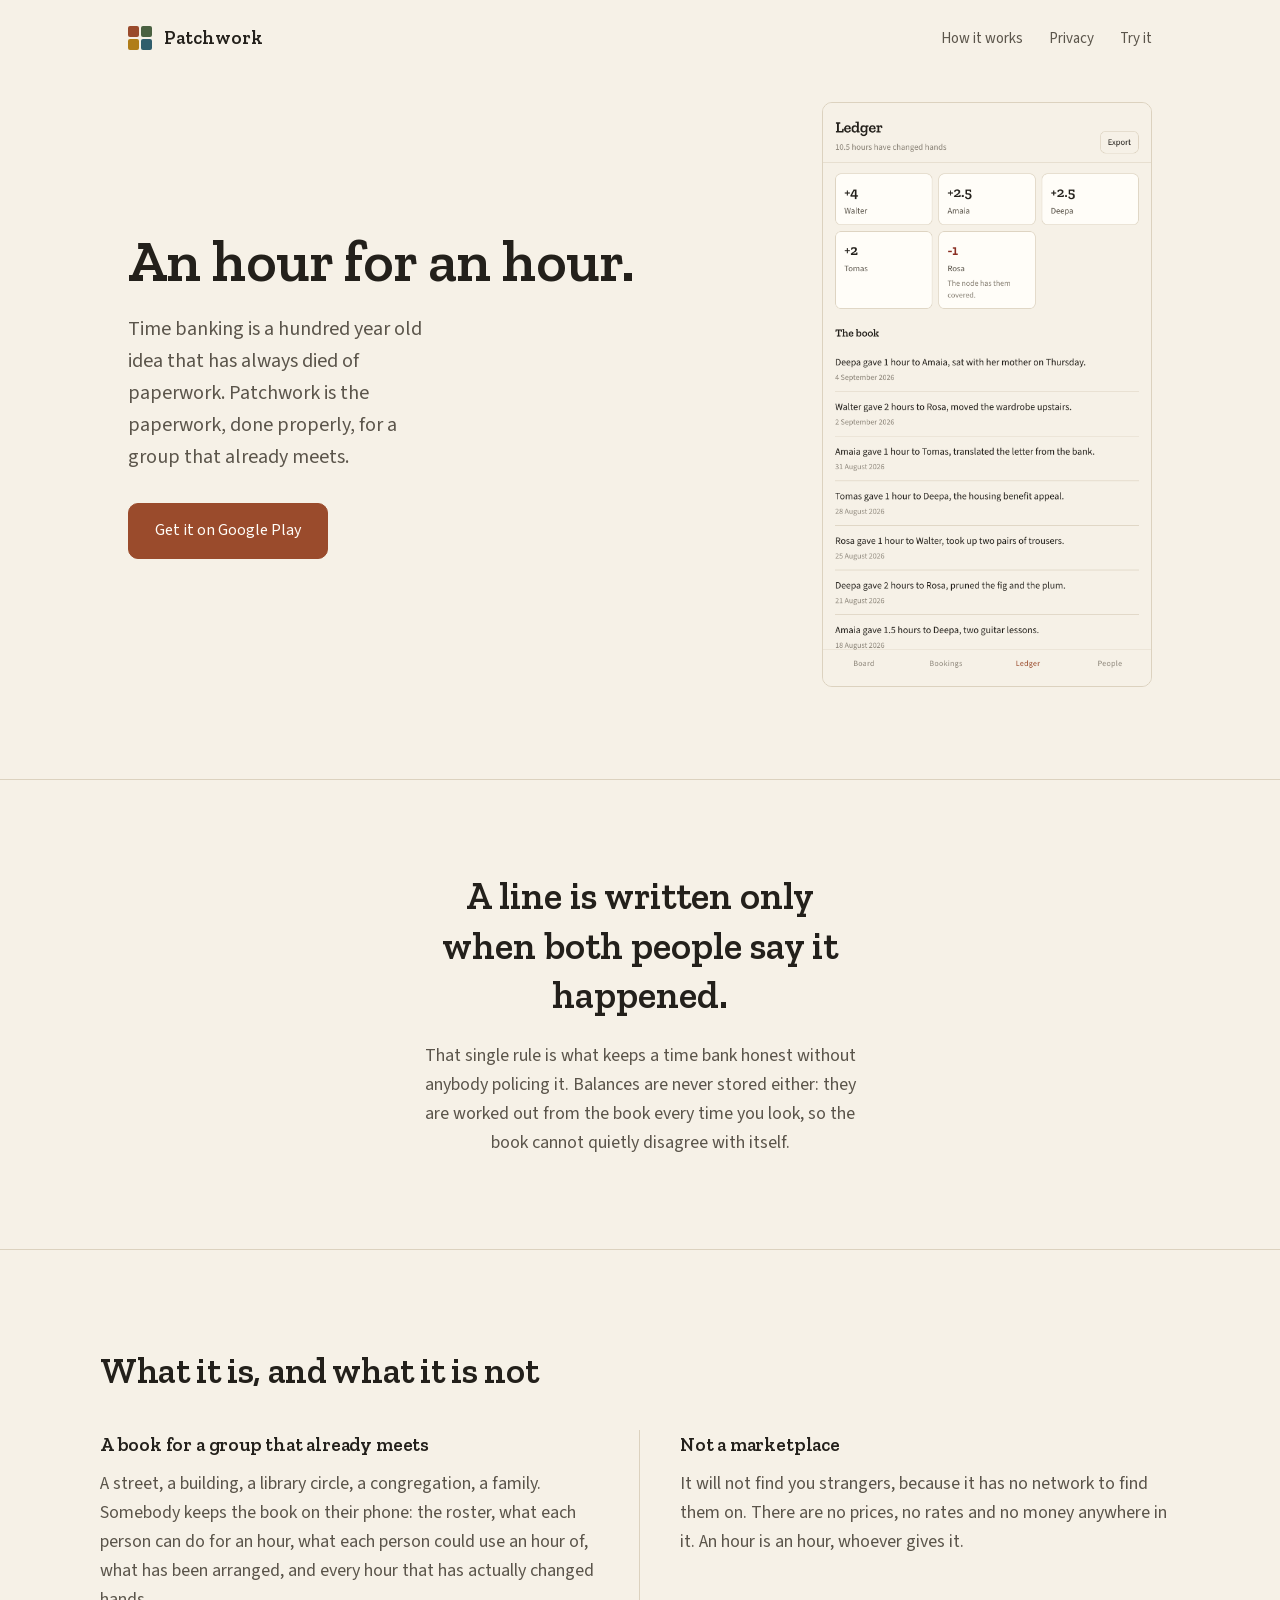
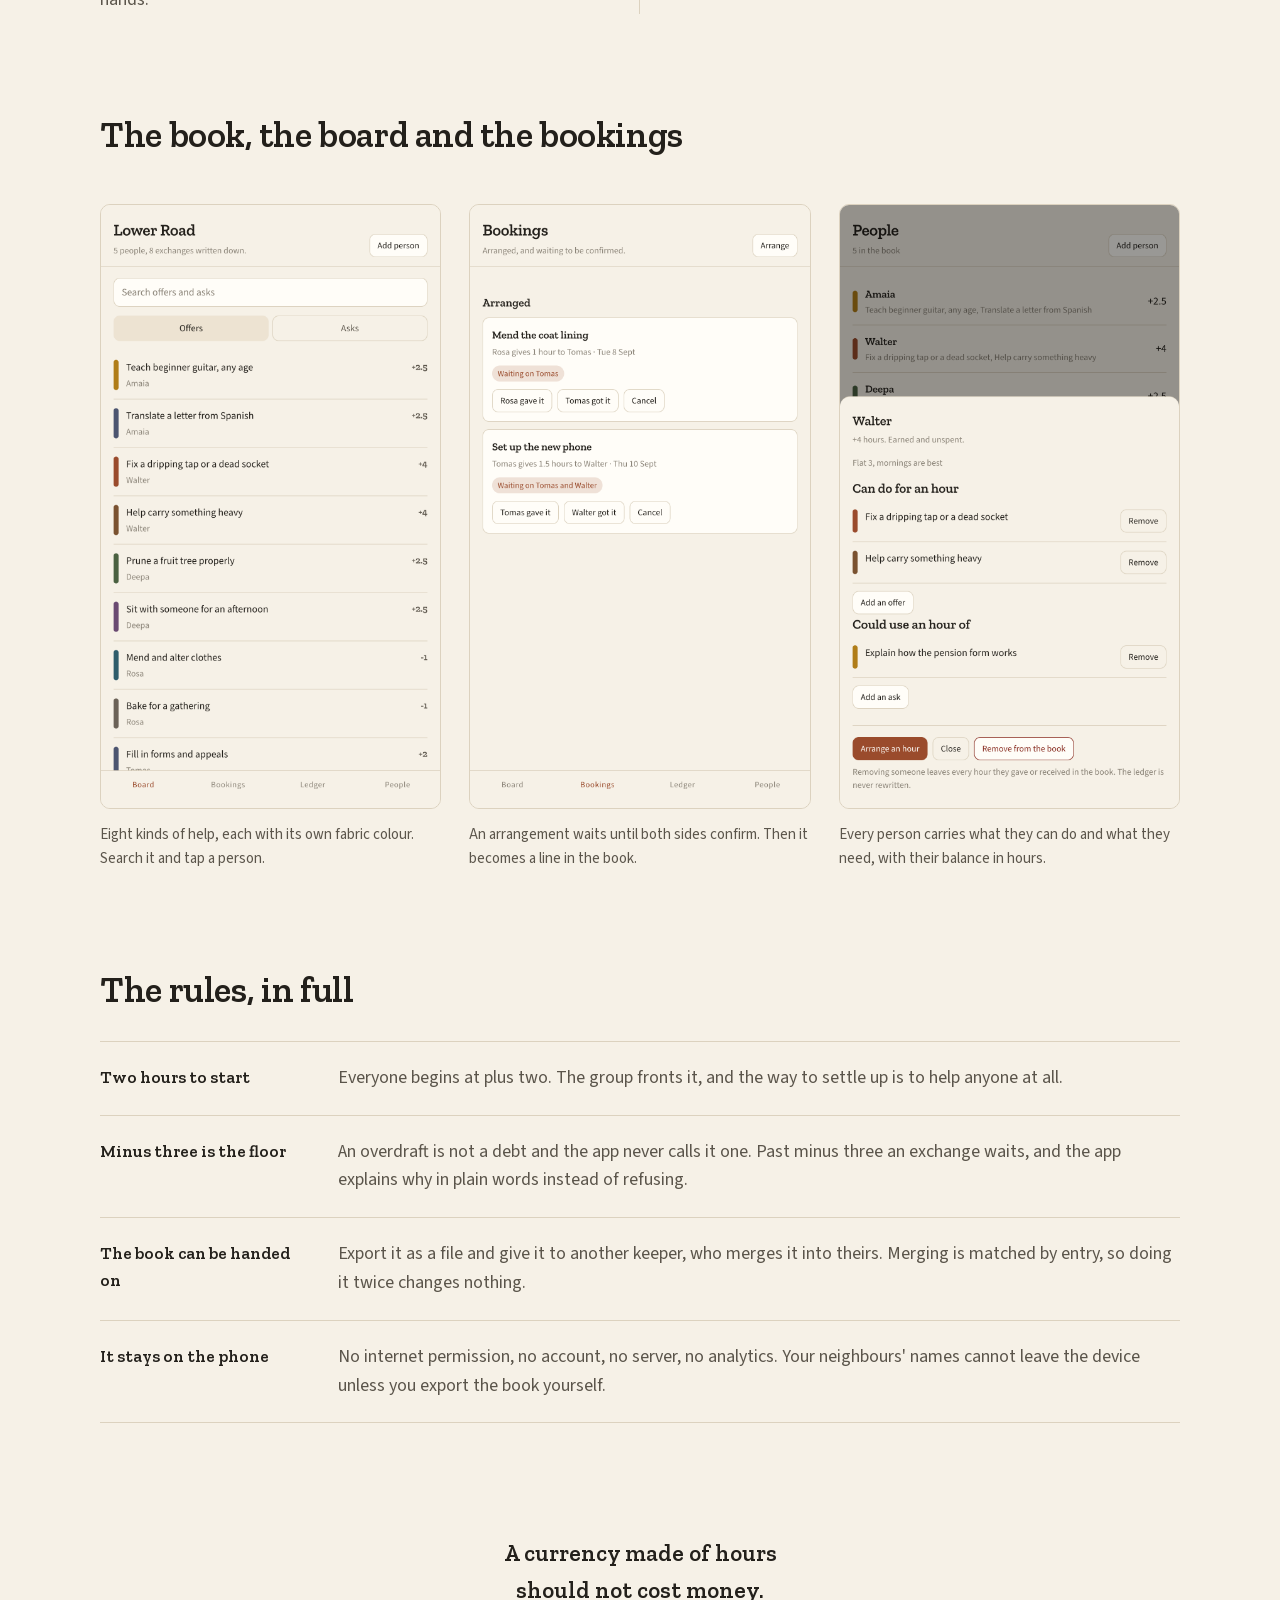
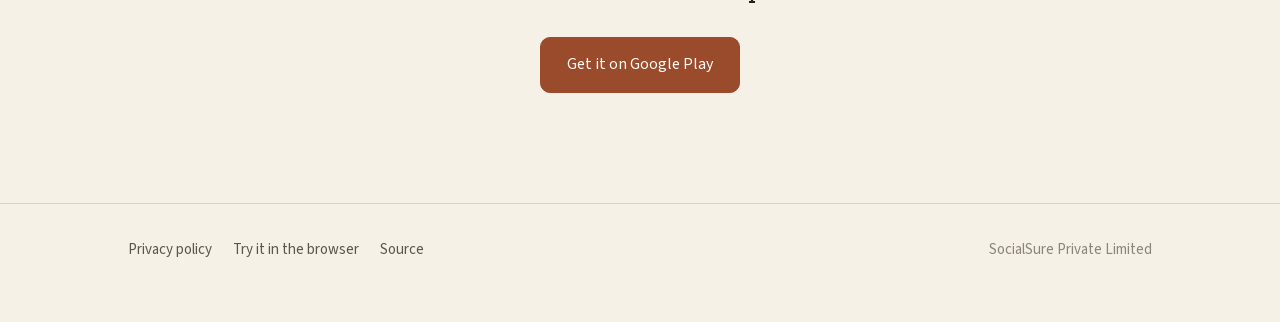
==== docs/index.html @ 7a7edbf7 "An hour for an hour. A time bank ledger for a group that already meets, with no prices, no money and" ====
<!doctype html>
<html lang="en">
<head>
<meta charset="utf-8">
<meta name="viewport" content="width=device-width, initial-scale=1">
<title>Patchwork. An hour for an hour.</title>
<meta name="description" content="A time bank ledger for a group that already meets. One hour given earns one hour, balances come from the book, and nothing leaves your phone.">
<meta property="og:title" content="Patchwork. An hour for an hour.">
<meta property="og:description" content="Time banking has always died of paperwork. This is the paperwork, done properly.">
<link rel="icon" href="shots/icon.png">
<link rel="stylesheet" href="fonts/fonts.css">
<style>
  :root {
    --paper: #F6F1E7; --card: #FFFDF8; --kraft: #EDE3D2; --ink: #23201B; --soft: #5B554B;
    --faint: #8B8478; --hair: #DCD2BF; --accent: #9A4B2C; --on-accent: #FFFDF8;
    --sans: "Source Sans 3", system-ui, -apple-system, sans-serif;
    --slab: "Zilla Slab", Georgia, serif;
    --c-repair: #9A4B2C; --c-teach: #B07D18; --c-grow: #4A6141; --c-make: #2F5D6B;
  }
  @media (prefers-color-scheme: dark) {
    :root { --paper: #1A1815; --card: #221F1A; --kraft: #2A2620; --ink: #EDE7DA; --soft: #ABA292;
            --faint: #7C7365; --hair: #3A342C; --accent: #E08A63; --on-accent: #1A1815;
            --c-repair: #E08A63; --c-teach: #E0B457; --c-grow: #93B384; --c-make: #7FB6C8; }
  }
  * { box-sizing: border-box; }
  body { margin: 0; background: var(--paper); color: var(--ink); font-family: var(--sans);
         font-size: 18px; line-height: 1.6; -webkit-font-smoothing: antialiased; }
  .wrap { max-width: 1080px; margin: 0 auto; padding: 0 28px; }
  a { color: var(--accent); }
  h1, h2, h3 { font-family: var(--slab); font-weight: 600; letter-spacing: -0.01em; }

  .cta { display: inline-block; background: var(--accent); color: var(--on-accent); text-decoration: none;
         padding: 14px 26px; border-radius: 10px; font-size: 16px; border: 1px solid var(--accent);
         transition: transform .15s ease; }
  .cta:active { transform: translateY(1px); }

  nav { display: flex; align-items: center; justify-content: space-between; height: 76px; }
  .mark { display: flex; align-items: center; gap: 12px; font-family: var(--slab); font-size: 19px; }
  .quilt { display: grid; grid-template-columns: 11px 11px; grid-template-rows: 11px 11px; gap: 2px; }
  .quilt i { display: block; border-radius: 2px; }
  nav a { color: var(--soft); text-decoration: none; font-size: 15px; margin-left: 22px; }
  nav a:hover { color: var(--ink); }

  .hero { display: grid; grid-template-columns: 1.05fr .95fr; gap: 56px; align-items: center; padding: 26px 0 92px; }
  .hero h1 { font-size: clamp(38px, 5vw, 58px); line-height: 1.08; margin: 0 0 20px; }
  .hero p { font-size: 20px; color: var(--soft); margin: 0 0 30px; max-width: 32ch; }
  .shot { width: 100%; height: auto; border-radius: 10px; border: 1px solid var(--hair); display: block; }
  .hero .shot { max-width: 330px; margin-left: auto; }

  .rule-band { border-top: 1px solid var(--hair); border-bottom: 1px solid var(--hair); padding: 92px 0; text-align: center; }
  .rule-band p.big { font-family: var(--slab); font-size: clamp(26px, 3.6vw, 38px); line-height: 1.3;
    margin: 0 auto 22px; max-width: 20ch; }
  .rule-band p.after { color: var(--soft); max-width: 48ch; margin: 0 auto; }

  .not { padding: 92px 0; }
  .not h2 { font-size: clamp(28px, 3.2vw, 36px); margin: 0 0 30px; }
  .cols { display: grid; grid-template-columns: 1fr 1fr; gap: 0; }
  .cols > div { padding: 0 40px; }
  .cols > div:first-child { padding-left: 0; border-right: 1px solid var(--hair); }
  .cols > div:last-child { padding-right: 0; }
  .cols h3 { margin: 0 0 10px; font-size: 19px; }
  .cols p { margin: 0; color: var(--soft); }

  .gallery { padding: 0 0 60px; }
  .gallery h2 { font-size: clamp(28px, 3.2vw, 36px); margin: 0 0 40px; }
  .strip { display: grid; grid-template-columns: repeat(3, 1fr); gap: 28px; }
  .strip figure { margin: 0; }
  .strip figcaption { color: var(--soft); font-size: 15px; margin-top: 14px; }

  .facts { padding: 30px 0 92px; }
  .facts h2 { font-size: clamp(28px, 3.2vw, 36px); margin: 0 0 22px; }
  .row { display: grid; grid-template-columns: 13rem 1fr; gap: 30px; padding: 22px 0; border-top: 1px solid var(--hair); }
  .row:last-child { border-bottom: 1px solid var(--hair); }
  .row .k { font-family: var(--slab); font-size: 17px; }
  .row p { margin: 0; color: var(--soft); }

  .close { text-align: center; padding: 20px 0 110px; }
  .close p { font-family: var(--slab); font-size: 23px; max-width: 26ch; margin: 0 auto 28px; }

  footer { border-top: 1px solid var(--hair); padding: 34px 0 60px; color: var(--faint); font-size: 15px; }
  footer .r { display: flex; justify-content: space-between; gap: 20px; flex-wrap: wrap; }
  footer a { color: var(--soft); text-decoration: none; margin-right: 18px; }

  .reveal { opacity: 0; transform: translateY(14px); transition: opacity .6s ease, transform .6s ease; }
  .reveal.in { opacity: 1; transform: none; }
  @media (prefers-reduced-motion: reduce) { .reveal { opacity: 1; transform: none; transition: none } }

  @media (max-width: 860px) {
    .hero { grid-template-columns: 1fr; gap: 36px; }
    .hero .shot { max-width: 300px; margin: 0 auto; }
    .cols { grid-template-columns: 1fr; }
    .cols > div { padding: 0 0 26px; }
    .cols > div:first-child { border-right: 0; border-bottom: 1px solid var(--hair); margin-bottom: 26px; }
    .strip { grid-template-columns: 1fr; max-width: 330px; margin: 0 auto; gap: 40px; }
    .row { grid-template-columns: 1fr; gap: 6px; }
    nav a { margin-left: 14px; font-size: 14px; }
  }
</style>
</head>
<body>

<div class="wrap">
  <nav>
    <span class="mark">
      <span class="quilt"><i style="background:var(--c-repair)"></i><i style="background:var(--c-grow)"></i><i style="background:var(--c-teach)"></i><i style="background:var(--c-make)"></i></span>
      Patchwork
    </span>
    <span>
      <a href="#how">How it works</a>
      <a href="privacy-policy.html">Privacy</a>
      <a href="play/">Try it</a>
    </span>
  </nav>

  <header class="hero">
    <div>
      <h1>An hour for an hour.</h1>
      <p>Time banking is a hundred year old idea that has always died of paperwork. Patchwork is the
        paperwork, done properly, for a group that already meets.</p>
      <a class="cta" href="https://play.google.com/store/apps/details?id=com.mohdshayan.patchwork">Get it on Google Play</a>
    </div>
    <img class="shot reveal" src="shots/02-ledger.png" width="1080" height="1920"
         alt="The ledger: balances for five neighbours and the book of exchanges written in plain sentences.">
  </header>
</div>

<section class="rule-band">
  <div class="wrap">
    <p class="big">A line is written only when both people say it happened.</p>
    <p class="after">That single rule is what keeps a time bank honest without anybody policing it.
      Balances are never stored either: they are worked out from the book every time you look, so the
      book cannot quietly disagree with itself.</p>
  </div>
</section>

<section class="not wrap" id="how">
  <h2>What it is, and what it is not</h2>
  <div class="cols">
    <div>
      <h3>A book for a group that already meets</h3>
      <p>A street, a building, a library circle, a congregation, a family. Somebody keeps the book on
        their phone: the roster, what each person can do for an hour, what each person could use an hour
        of, what has been arranged, and every hour that has actually changed hands.</p>
    </div>
    <div>
      <h3>Not a marketplace</h3>
      <p>It will not find you strangers, because it has no network to find them on. There are no prices,
        no rates and no money anywhere in it. An hour is an hour, whoever gives it.</p>
    </div>
  </div>
</section>

<section class="gallery wrap">
  <h2>The book, the board and the bookings</h2>
  <div class="strip">
    <figure class="reveal">
      <img class="shot" src="shots/01-board.png" width="1080" height="1920" alt="The board: offers listed with a colour for each kind of help.">
      <figcaption>Eight kinds of help, each with its own fabric colour. Search it and tap a person.</figcaption>
    </figure>
    <figure class="reveal">
      <img class="shot" src="shots/03-bookings.png" width="1080" height="1920" alt="A booking waiting for both people to confirm it happened.">
      <figcaption>An arrangement waits until both sides confirm. Then it becomes a line in the book.</figcaption>
    </figure>
    <figure class="reveal">
      <img class="shot" src="shots/04-person.png" width="1080" height="1920" alt="A person's page with their offers, asks and balance.">
      <figcaption>Every person carries what they can do and what they need, with their balance in hours.</figcaption>
    </figure>
  </div>
</section>

<section class="facts wrap">
  <h2>The rules, in full</h2>
  <div class="row"><div class="k">Two hours to start</div>
    <p>Everyone begins at plus two. The group fronts it, and the way to settle up is to help anyone at all.</p></div>
  <div class="row"><div class="k">Minus three is the floor</div>
    <p>An overdraft is not a debt and the app never calls it one. Past minus three an exchange waits, and
      the app explains why in plain words instead of refusing.</p></div>
  <div class="row"><div class="k">The book can be handed on</div>
    <p>Export it as a file and give it to another keeper, who merges it into theirs. Merging is matched by
      entry, so doing it twice changes nothing.</p></div>
  <div class="row"><div class="k">It stays on the phone</div>
    <p>No internet permission, no account, no server, no analytics. Your neighbours' names cannot leave
      the device unless you export the book yourself.</p></div>
</section>

<section class="close wrap">
  <p>A currency made of hours should not cost money.</p>
  <a class="cta" href="https://play.google.com/store/apps/details?id=com.mohdshayan.patchwork">Get it on Google Play</a>
</section>

<footer>
  <div class="wrap r">
    <span>
      <a href="privacy-policy.html">Privacy policy</a>
      <a href="play/">Try it in the browser</a>
      <a href="https://github.com/shayanmohd/patchwork">Source</a>
    </span>
    <span>SocialSure Private Limited</span>
  </div>
</footer>

<script>
  const io = new IntersectionObserver((es) => {
    for (const e of es) if (e.isIntersecting) { e.target.classList.add('in'); io.unobserve(e.target) }
  }, { threshold: 0.15 });
  document.querySelectorAll('.reveal').forEach(el => io.observe(el));
</script>
</body>
</html>
---- docs/fonts/fonts.css ----
/* cyrillic-ext */
@font-face {
  font-family: 'Source Sans 3';
  font-style: normal;
  font-weight: 400;
  font-display: swap;
  src: url(nwpStKy2OAdR1K-IwhWudF-R3wIaZejf5HdF8Q.woff2) format('woff2');
  unicode-range: U+0460-052F, U+1C80-1C8A, U+20B4, U+2DE0-2DFF, U+A640-A69F, U+FE2E-FE2F;
}
/* cyrillic */
@font-face {
  font-family: 'Source Sans 3';
  font-style: normal;
  font-weight: 400;
  font-display: swap;
  src: url(nwpStKy2OAdR1K-IwhWudF-R3wsaZejf5HdF8Q.woff2) format('woff2');
  unicode-range: U+0301, U+0400-045F, U+0490-0491, U+04B0-04B1, U+2116;
}
/* greek-ext */
@font-face {
  font-family: 'Source Sans 3';
  font-style: normal;
  font-weight: 400;
  font-display: swap;
  src: url(nwpStKy2OAdR1K-IwhWudF-R3wMaZejf5HdF8Q.woff2) format('woff2');
  unicode-range: U+1F00-1FFF;
}
/* greek */
@font-face {
  font-family: 'Source Sans 3';
  font-style: normal;
  font-weight: 400;
  font-display: swap;
  src: url(nwpStKy2OAdR1K-IwhWudF-R3wwaZejf5HdF8Q.woff2) format('woff2');
  unicode-range: U+0370-0377, U+037A-037F, U+0384-038A, U+038C, U+038E-03A1, U+03A3-03FF;
}
/* vietnamese */
@font-face {
  font-family: 'Source Sans 3';
  font-style: normal;
  font-weight: 400;
  font-display: swap;
  src: url(nwpStKy2OAdR1K-IwhWudF-R3wAaZejf5HdF8Q.woff2) format('woff2');
  unicode-range: U+0102-0103, U+0110-0111, U+0128-0129, U+0168-0169, U+01A0-01A1, U+01AF-01B0, U+0300-0301, U+0303-0304, U+0308-0309, U+0323, U+0329, U+1EA0-1EF9, U+20AB;
}
/* latin-ext */
@font-face {
  font-family: 'Source Sans 3';
  font-style: normal;
  font-weight: 400;
  font-display: swap;
  src: url(nwpStKy2OAdR1K-IwhWudF-R3wEaZejf5HdF8Q.woff2) format('woff2');
  unicode-range: U+0100-02BA, U+02BD-02C5, U+02C7-02CC, U+02CE-02D7, U+02DD-02FF, U+0304, U+0308, U+0329, U+1D00-1DBF, U+1E00-1E9F, U+1EF2-1EFF, U+2020, U+20A0-20AB, U+20AD-20C0, U+2113, U+2C60-2C7F, U+A720-A7FF;
}
/* latin */
@font-face {
  font-family: 'Source Sans 3';
  font-style: normal;
  font-weight: 400;
  font-display: swap;
  src: url(nwpStKy2OAdR1K-IwhWudF-R3w8aZejf5Hc.woff2) format('woff2');
  unicode-range: U+0000-00FF, U+0131, U+0152-0153, U+02BB-02BC, U+02C6, U+02DA, U+02DC, U+0304, U+0308, U+0329, U+2000-206F, U+20AC, U+2122, U+2191, U+2193, U+2212, U+2215, U+FEFF, U+FFFD;
}
/* cyrillic-ext */
@font-face {
  font-family: 'Source Sans 3';
  font-style: normal;
  font-weight: 600;
  font-display: swap;
  src: url(nwpStKy2OAdR1K-IwhWudF-R3wIaZejf5HdF8Q.woff2) format('woff2');
  unicode-range: U+0460-052F, U+1C80-1C8A, U+20B4, U+2DE0-2DFF, U+A640-A69F, U+FE2E-FE2F;
}
/* cyrillic */
@font-face {
  font-family: 'Source Sans 3';
  font-style: normal;
  font-weight: 600;
  font-display: swap;
  src: url(nwpStKy2OAdR1K-IwhWudF-R3wsaZejf5HdF8Q.woff2) format('woff2');
  unicode-range: U+0301, U+0400-045F, U+0490-0491, U+04B0-04B1, U+2116;
}
/* greek-ext */
@font-face {
  font-family: 'Source Sans 3';
  font-style: normal;
  font-weight: 600;
  font-display: swap;
  src: url(nwpStKy2OAdR1K-IwhWudF-R3wMaZejf5HdF8Q.woff2) format('woff2');
  unicode-range: U+1F00-1FFF;
}
/* greek */
@font-face {
  font-family: 'Source Sans 3';
  font-style: normal;
  font-weight: 600;
  font-display: swap;
  src: url(nwpStKy2OAdR1K-IwhWudF-R3wwaZejf5HdF8Q.woff2) format('woff2');
  unicode-range: U+0370-0377, U+037A-037F, U+0384-038A, U+038C, U+038E-03A1, U+03A3-03FF;
}
/* vietnamese */
@font-face {
  font-family: 'Source Sans 3';
  font-style: normal;
  font-weight: 600;
  font-display: swap;
  src: url(nwpStKy2OAdR1K-IwhWudF-R3wAaZejf5HdF8Q.woff2) format('woff2');
  unicode-range: U+0102-0103, U+0110-0111, U+0128-0129, U+0168-0169, U+01A0-01A1, U+01AF-01B0, U+0300-0301, U+0303-0304, U+0308-0309, U+0323, U+0329, U+1EA0-1EF9, U+20AB;
}
/* latin-ext */
@font-face {
  font-family: 'Source Sans 3';
  font-style: normal;
  font-weight: 600;
  font-display: swap;
  src: url(nwpStKy2OAdR1K-IwhWudF-R3wEaZejf5HdF8Q.woff2) format('woff2');
  unicode-range: U+0100-02BA, U+02BD-02C5, U+02C7-02CC, U+02CE-02D7, U+02DD-02FF, U+0304, U+0308, U+0329, U+1D00-1DBF, U+1E00-1E9F, U+1EF2-1EFF, U+2020, U+20A0-20AB, U+20AD-20C0, U+2113, U+2C60-2C7F, U+A720-A7FF;
}
/* latin */
@font-face {
  font-family: 'Source Sans 3';
  font-style: normal;
  font-weight: 600;
  font-display: swap;
  src: url(nwpStKy2OAdR1K-IwhWudF-R3w8aZejf5Hc.woff2) format('woff2');
  unicode-range: U+0000-00FF, U+0131, U+0152-0153, U+02BB-02BC, U+02C6, U+02DA, U+02DC, U+0304, U+0308, U+0329, U+2000-206F, U+20AC, U+2122, U+2191, U+2193, U+2212, U+2215, U+FEFF, U+FFFD;
}
/* latin-ext */
@font-face {
  font-family: 'Zilla Slab';
  font-style: normal;
  font-weight: 600;
  font-display: swap;
  src: url(dFa5ZfeM_74wlPZtksIFYuUe6H2pW3pwfa3Efg.woff2) format('woff2');
  unicode-range: U+0100-02BA, U+02BD-02C5, U+02C7-02CC, U+02CE-02D7, U+02DD-02FF, U+0304, U+0308, U+0329, U+1D00-1DBF, U+1E00-1E9F, U+1EF2-1EFF, U+2020, U+20A0-20AB, U+20AD-20C0, U+2113, U+2C60-2C7F, U+A720-A7FF;
}
/* latin */
@font-face {
  font-family: 'Zilla Slab';
  font-style: normal;
  font-weight: 600;
  font-display: swap;
  src: url(dFa5ZfeM_74wlPZtksIFYuUe6HOpW3pwfa0.woff2) format('woff2');
  unicode-range: U+0000-00FF, U+0131, U+0152-0153, U+02BB-02BC, U+02C6, U+02DA, U+02DC, U+0304, U+0308, U+0329, U+2000-206F, U+20AC, U+2122, U+2191, U+2193, U+2212, U+2215, U+FEFF, U+FFFD;
}
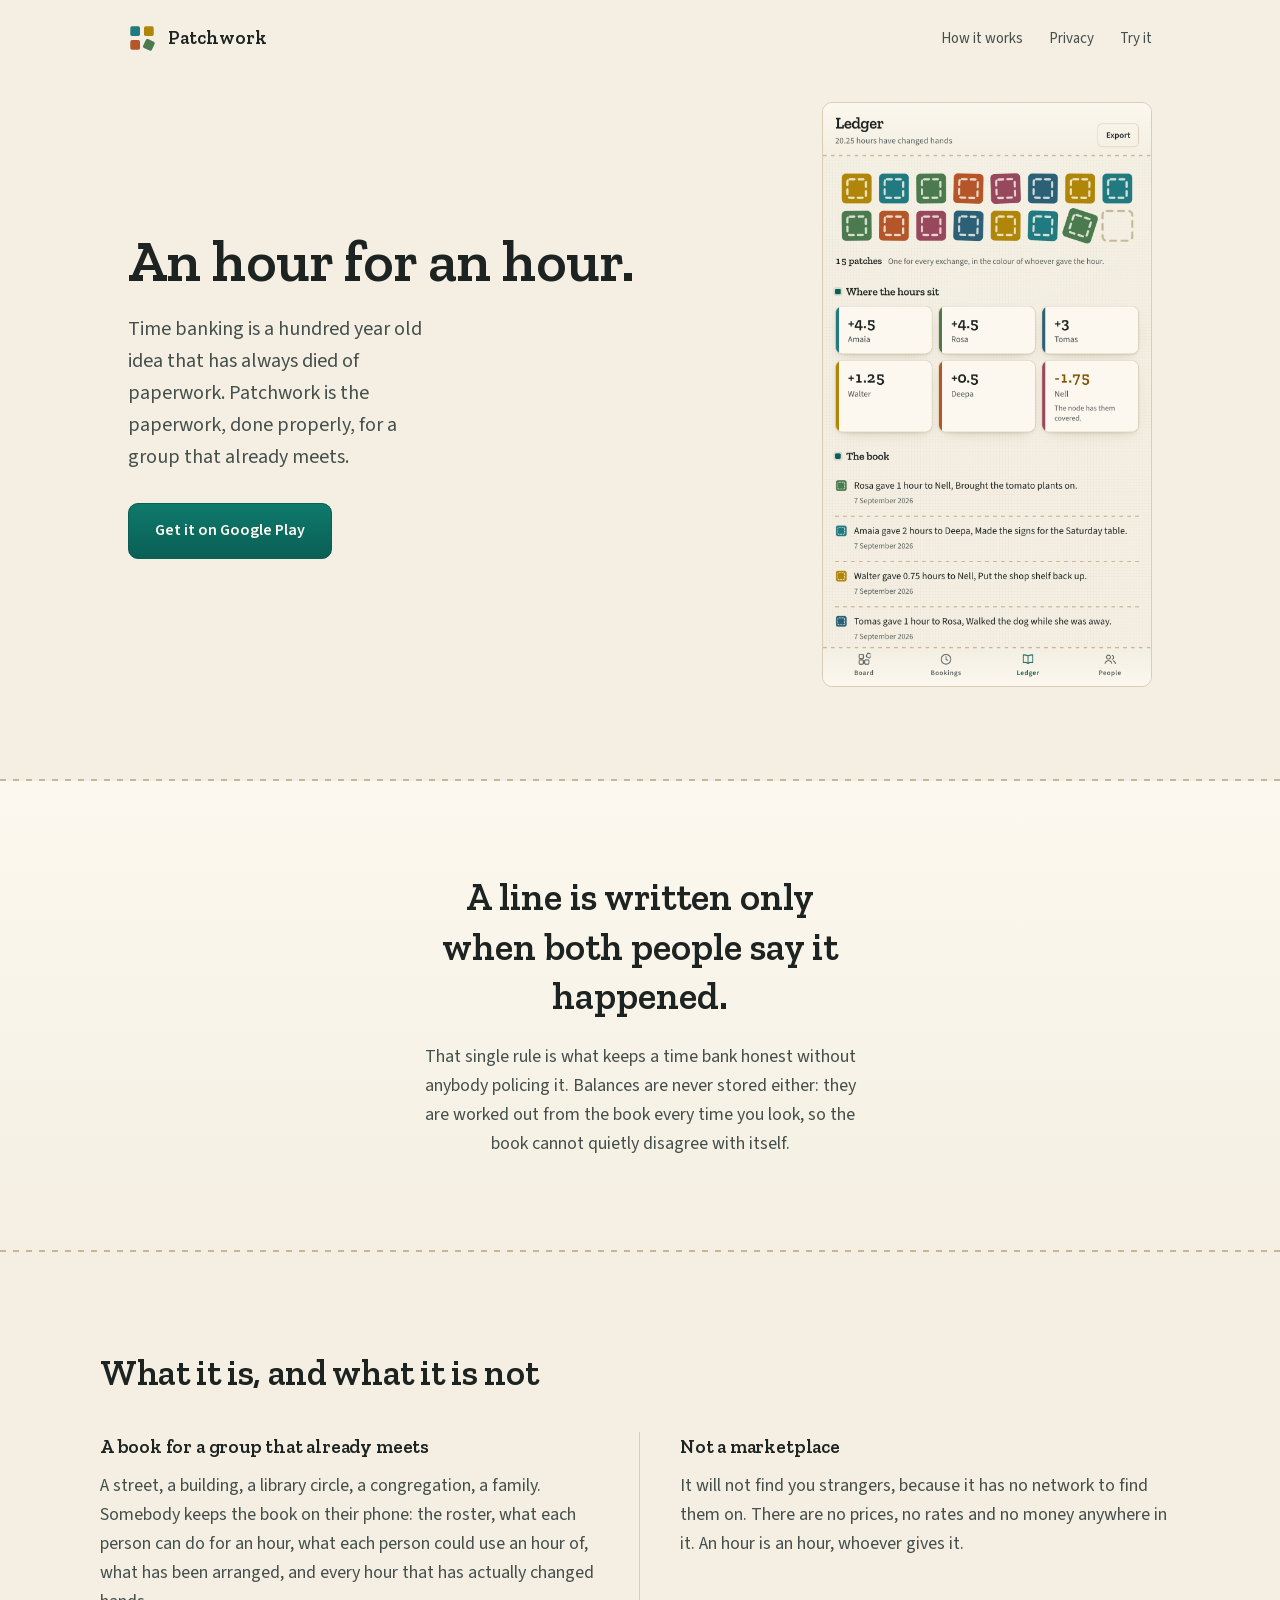
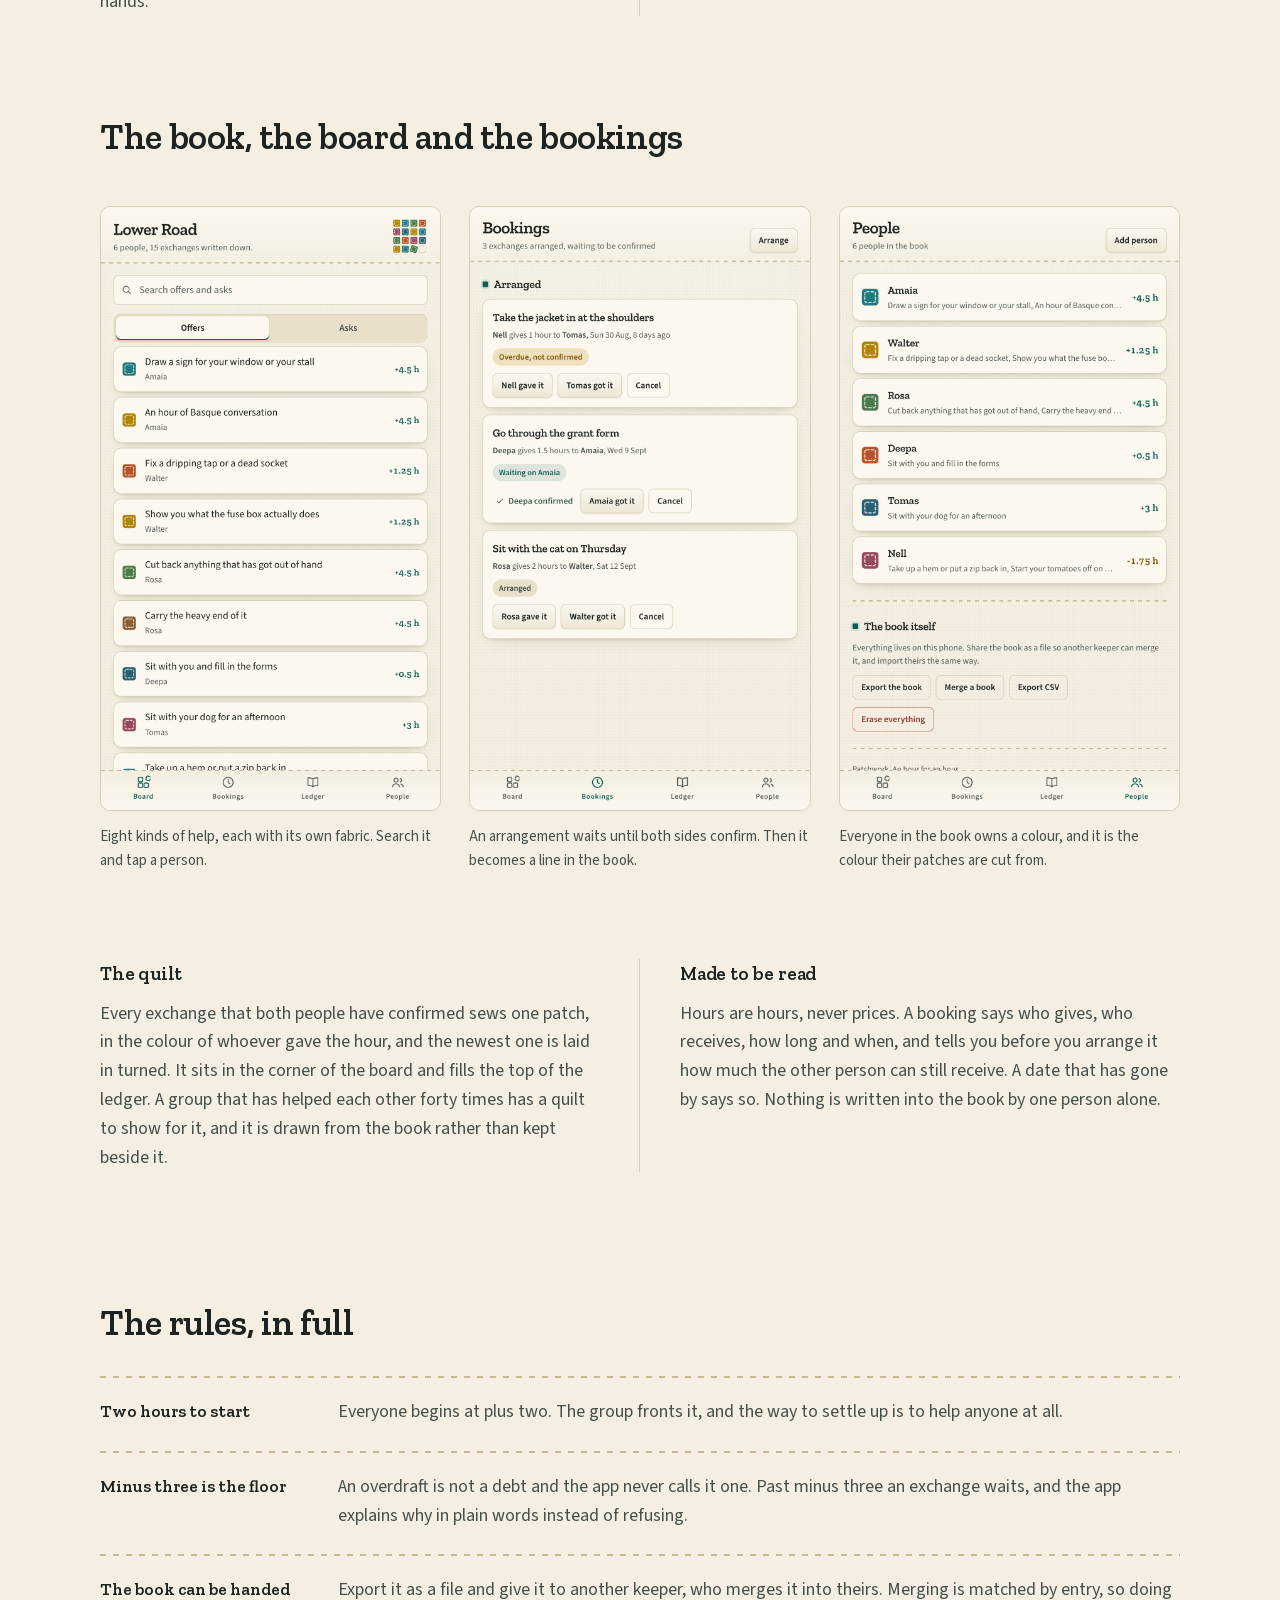
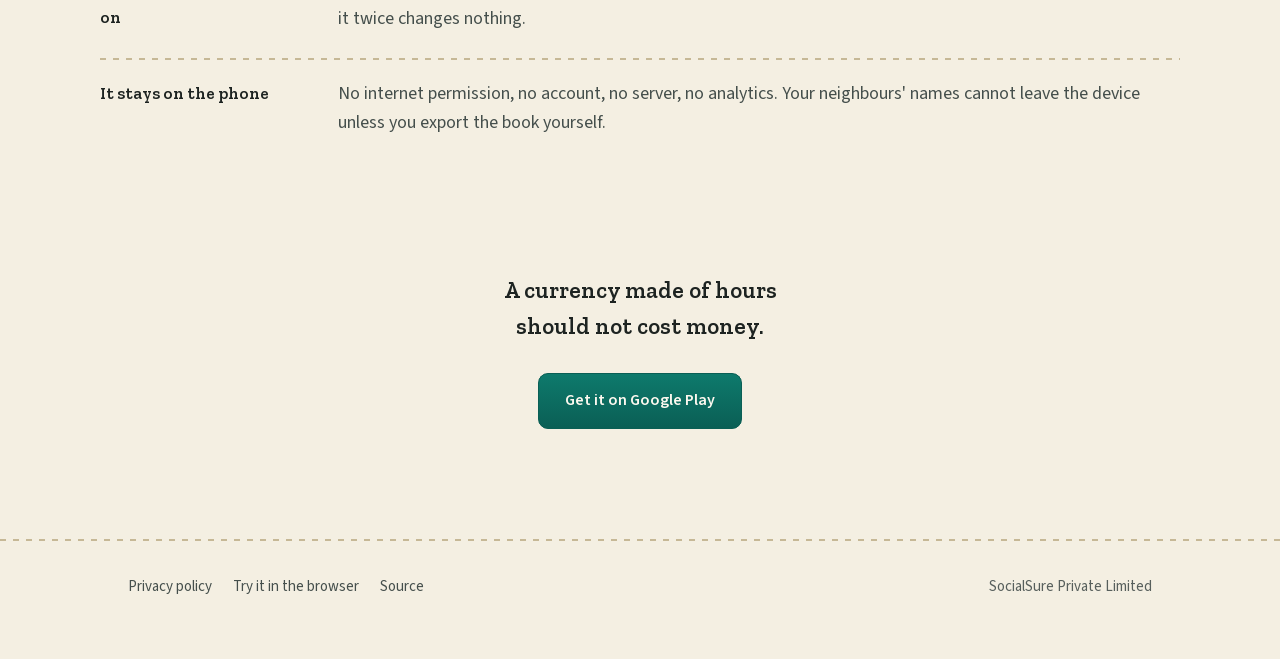
==== commit 049a0f46: "1.0.1: the quilt, and the floor that now holds when the line is written The book draws itself. Every" ====
--- a/docs/index.html
+++ b/docs/index.html
@@ -11,16 +11,18 @@
 <link rel="stylesheet" href="fonts/fonts.css">
 <style>
   :root {
-    --paper: #F6F1E7; --card: #FFFDF8; --kraft: #EDE3D2; --ink: #23201B; --soft: #5B554B;
-    --faint: #8B8478; --hair: #DCD2BF; --accent: #9A4B2C; --on-accent: #FFFDF8;
+    --paper: #F4EFE2; --card: #FCF8EF; --kraft: #E9E0CA; --ink: #1D2321; --soft: #454F4C;
+    --faint: #575F5C; --hair: #D9CEB5; --stitch: #C6B896;
+    --accent: #0A5F55; --accent-2: #0E7A6C; --on-accent: #FCF8EF; --gold: #7E5604;
     --sans: "Source Sans 3", system-ui, -apple-system, sans-serif;
     --slab: "Zilla Slab", Georgia, serif;
-    --c-repair: #9A4B2C; --c-teach: #B07D18; --c-grow: #4A6141; --c-make: #2F5D6B;
+    --c-make: #217A80; --c-teach: #B08608; --c-grow: #4A7A4E; --c-repair: #B4562A;
   }
   @media (prefers-color-scheme: dark) {
-    :root { --paper: #1A1815; --card: #221F1A; --kraft: #2A2620; --ink: #EDE7DA; --soft: #ABA292;
-            --faint: #7C7365; --hair: #3A342C; --accent: #E08A63; --on-accent: #1A1815;
-            --c-repair: #E08A63; --c-teach: #E0B457; --c-grow: #93B384; --c-make: #7FB6C8; }
+    :root { --paper: #121817; --card: #1A2120; --kraft: #232B29; --ink: #EAE5D7; --soft: #AEB7B2;
+            --faint: #98A29D; --hair: #333C39; --stitch: #3D4643;
+            --accent: #5BC9B4; --accent-2: #7FDCC9; --on-accent: #0E1413; --gold: #E0B44E;
+            --c-make: #5CC0C7; --c-teach: #E5B84E; --c-grow: #85C08A; --c-repair: #E58A56; }
   }
   * { box-sizing: border-box; }
   body { margin: 0; background: var(--paper); color: var(--ink); font-family: var(--sans);
@@ -29,15 +31,16 @@
   a { color: var(--accent); }
   h1, h2, h3 { font-family: var(--slab); font-weight: 600; letter-spacing: -0.01em; }
 
-  .cta { display: inline-block; background: var(--accent); color: var(--on-accent); text-decoration: none;
+  .cta { display: inline-block; background-color: var(--accent);
+         background-image: linear-gradient(180deg, var(--accent-2), var(--accent));
+         color: var(--on-accent); text-decoration: none; font-weight: 600;
          padding: 14px 26px; border-radius: 10px; font-size: 16px; border: 1px solid var(--accent);
          transition: transform .15s ease; }
   .cta:active { transform: translateY(1px); }
 
   nav { display: flex; align-items: center; justify-content: space-between; height: 76px; }
   .mark { display: flex; align-items: center; gap: 12px; font-family: var(--slab); font-size: 19px; }
-  .quilt { display: grid; grid-template-columns: 11px 11px; grid-template-rows: 11px 11px; gap: 2px; }
-  .quilt i { display: block; border-radius: 2px; }
+  .quilt { display: block; }
   nav a { color: var(--soft); text-decoration: none; font-size: 15px; margin-left: 22px; }
   nav a:hover { color: var(--ink); }
 
@@ -47,7 +50,9 @@
   .shot { width: 100%; height: auto; border-radius: 10px; border: 1px solid var(--hair); display: block; }
   .hero .shot { max-width: 330px; margin-left: auto; }
 
-  .rule-band { border-top: 1px solid var(--hair); border-bottom: 1px solid var(--hair); padding: 92px 0; text-align: center; }
+  .seam { height: 2px; background-image: repeating-linear-gradient(90deg, var(--stitch) 0 6px, transparent 6px 13px); }
+  .rule-band { padding: 92px 0; text-align: center;
+    background: linear-gradient(180deg, var(--card), var(--paper)); }
   .rule-band p.big { font-family: var(--slab); font-size: clamp(26px, 3.6vw, 38px); line-height: 1.3;
     margin: 0 auto 22px; max-width: 20ch; }
   .rule-band p.after { color: var(--soft); max-width: 48ch; margin: 0 auto; }
@@ -69,15 +74,17 @@
 
   .facts { padding: 30px 0 92px; }
   .facts h2 { font-size: clamp(28px, 3.2vw, 36px); margin: 0 0 22px; }
-  .row { display: grid; grid-template-columns: 13rem 1fr; gap: 30px; padding: 22px 0; border-top: 1px solid var(--hair); }
-  .row:last-child { border-bottom: 1px solid var(--hair); }
+  .row { display: grid; grid-template-columns: 13rem 1fr; gap: 30px; padding: 22px 0;
+    border-top: 2px solid transparent;
+    background-image: repeating-linear-gradient(90deg, var(--stitch) 0 6px, transparent 6px 13px);
+    background-size: 13px 2px; background-repeat: repeat-x; background-position: 0 0; }
   .row .k { font-family: var(--slab); font-size: 17px; }
   .row p { margin: 0; color: var(--soft); }
 
   .close { text-align: center; padding: 20px 0 110px; }
   .close p { font-family: var(--slab); font-size: 23px; max-width: 26ch; margin: 0 auto 28px; }
 
-  footer { border-top: 1px solid var(--hair); padding: 34px 0 60px; color: var(--faint); font-size: 15px; }
+  footer { padding: 34px 0 60px; color: var(--faint); font-size: 15px; }
   footer .r { display: flex; justify-content: space-between; gap: 20px; flex-wrap: wrap; }
   footer a { color: var(--soft); text-decoration: none; margin-right: 18px; }
 
@@ -102,7 +109,13 @@
 <div class="wrap">
   <nav>
     <span class="mark">
-      <span class="quilt"><i style="background:var(--c-repair)"></i><i style="background:var(--c-grow)"></i><i style="background:var(--c-teach)"></i><i style="background:var(--c-make)"></i></span>
+      <svg class="quilt" width="28" height="28" viewBox="26 26 56 56" aria-hidden="true">
+        <rect x="30.6" y="30.6" width="19.4" height="19.4" rx="3.4" fill="var(--c-make)"/>
+        <rect x="58" y="30.6" width="19.4" height="19.4" rx="3.4" fill="var(--c-teach)"/>
+        <rect x="30.6" y="58" width="19.4" height="19.4" rx="3.4" fill="var(--c-repair)"/>
+        <g transform="translate(67.7 67.7) rotate(25)">
+          <rect x="-9.7" y="-9.7" width="19.4" height="19.4" rx="3.4" fill="var(--c-grow)"/></g>
+      </svg>
       Patchwork
     </span>
     <span>
@@ -120,10 +133,11 @@
       <a class="cta" href="https://play.google.com/store/apps/details?id=com.mohdshayan.patchwork">Get it on Google Play</a>
     </div>
     <img class="shot reveal" src="shots/02-ledger.png" width="1080" height="1920"
-         alt="The ledger: balances for five neighbours and the book of exchanges written in plain sentences.">
+         alt="The ledger: the quilt, six balances, and the book of exchanges written in plain sentences.">
   </header>
 </div>
 
+<div class="seam"></div>
 <section class="rule-band">
   <div class="wrap">
     <p class="big">A line is written only when both people say it happened.</p>
@@ -132,6 +146,7 @@
       book cannot quietly disagree with itself.</p>
   </div>
 </section>
+<div class="seam"></div>
 
 <section class="not wrap" id="how">
   <h2>What it is, and what it is not</h2>
@@ -155,16 +170,34 @@
   <div class="strip">
     <figure class="reveal">
       <img class="shot" src="shots/01-board.png" width="1080" height="1920" alt="The board: offers listed with a colour for each kind of help.">
-      <figcaption>Eight kinds of help, each with its own fabric colour. Search it and tap a person.</figcaption>
+      <figcaption>Eight kinds of help, each with its own fabric. Search it and tap a person.</figcaption>
     </figure>
     <figure class="reveal">
       <img class="shot" src="shots/03-bookings.png" width="1080" height="1920" alt="A booking waiting for both people to confirm it happened.">
       <figcaption>An arrangement waits until both sides confirm. Then it becomes a line in the book.</figcaption>
     </figure>
     <figure class="reveal">
-      <img class="shot" src="shots/04-person.png" width="1080" height="1920" alt="A person's page with their offers, asks and balance.">
-      <figcaption>Every person carries what they can do and what they need, with their balance in hours.</figcaption>
+      <img class="shot" src="shots/06-people.png" width="1080" height="1920" alt="The roster, with each person's fabric colour, what they offer and their balance in hours.">
+      <figcaption>Everyone in the book owns a colour, and it is the colour their patches are cut from.</figcaption>
     </figure>
+  </div>
+</section>
+
+<section class="wrap" style="padding: 26px 0 92px">
+  <div class="cols">
+    <div>
+      <h3>The quilt</h3>
+      <p>Every exchange that both people have confirmed sews one patch, in the colour of whoever gave
+        the hour, and the newest one is laid in turned. It sits in the corner of the board and fills
+        the top of the ledger. A group that has helped each other forty times has a quilt to show for
+        it, and it is drawn from the book rather than kept beside it.</p>
+    </div>
+    <div>
+      <h3>Made to be read</h3>
+      <p>Hours are hours, never prices. A booking says who gives, who receives, how long and when, and
+        tells you before you arrange it how much the other person can still receive. A date that has
+        gone by says so. Nothing is written into the book by one person alone.</p>
+    </div>
   </div>
 </section>
 
@@ -188,6 +221,7 @@
   <a class="cta" href="https://play.google.com/store/apps/details?id=com.mohdshayan.patchwork">Get it on Google Play</a>
 </section>
 
+<div class="seam"></div>
 <footer>
   <div class="wrap r">
     <span>
